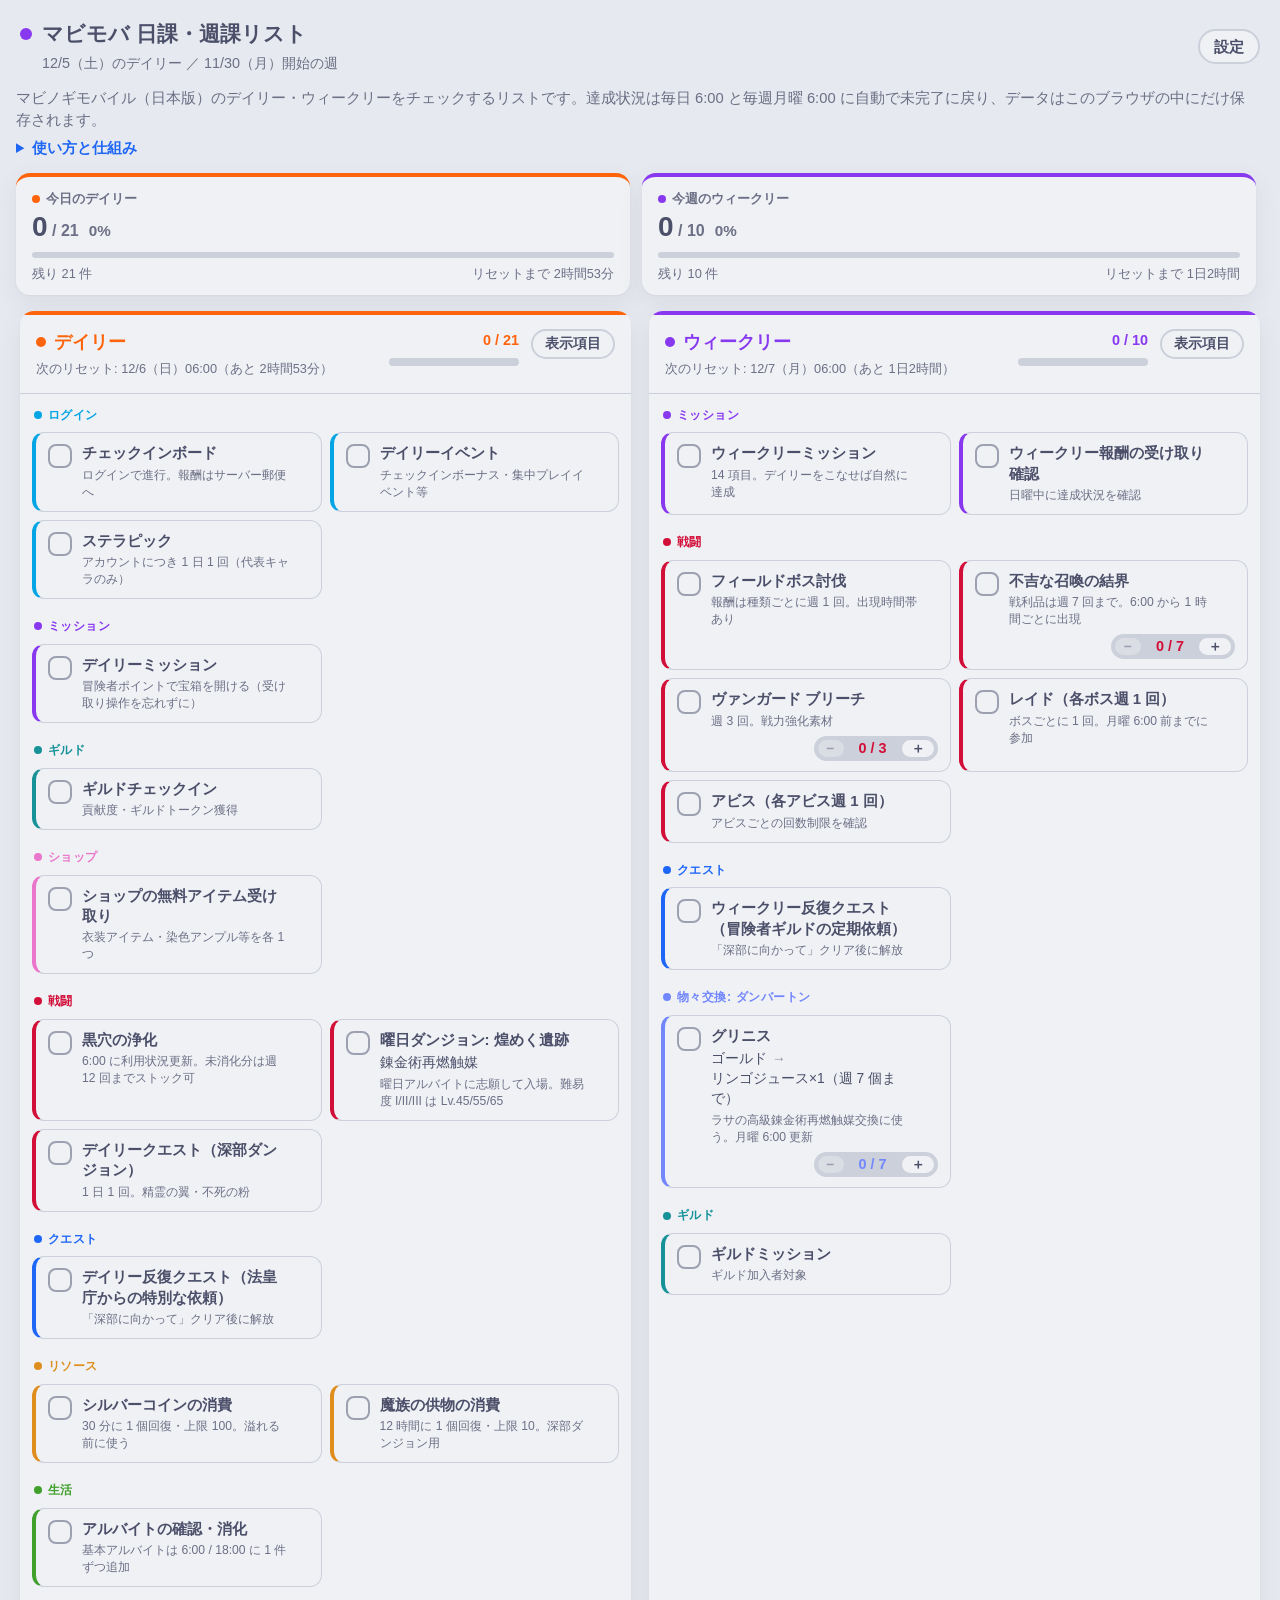
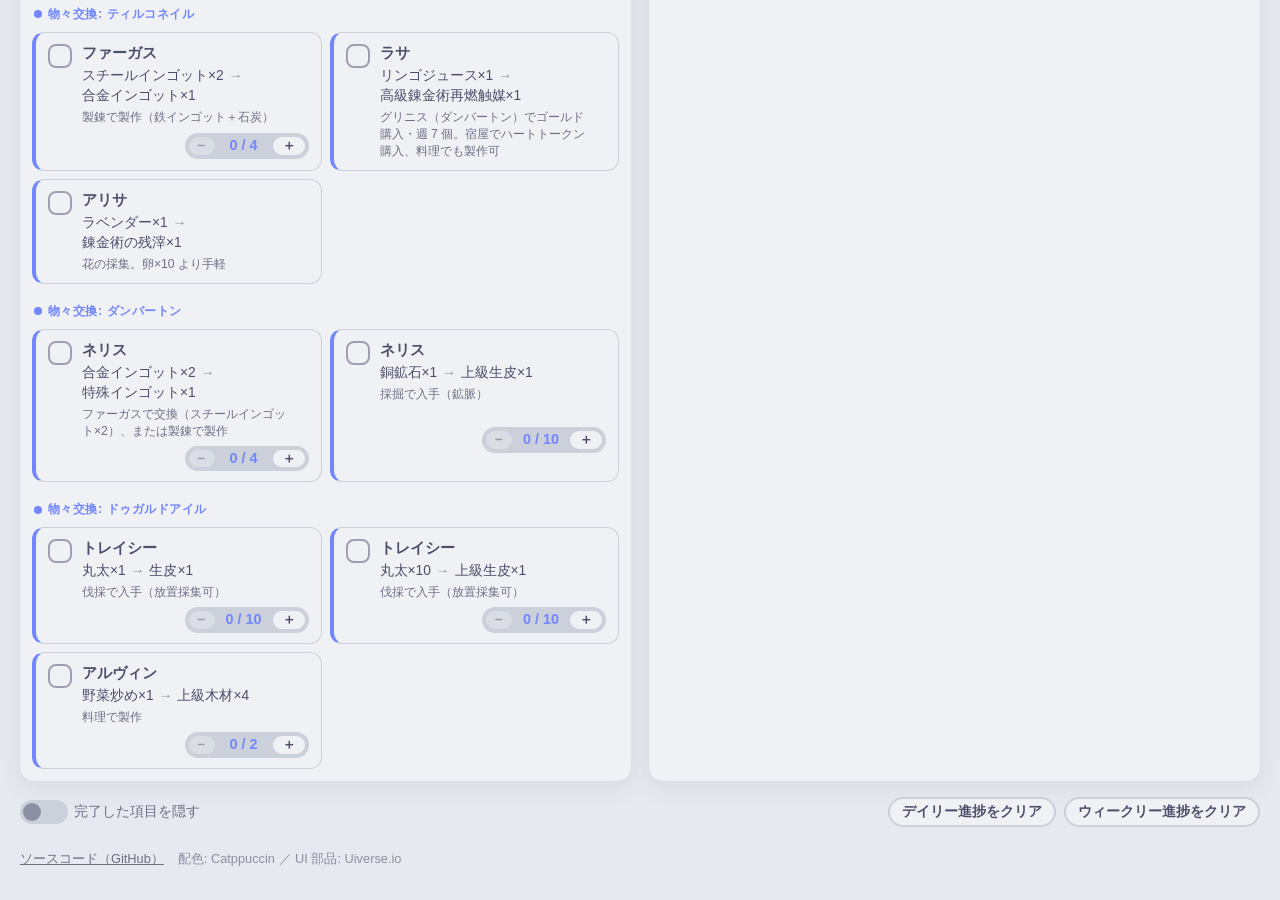
==== index.html @ 6bc2cd0b "feat: 検索性向上（メタ情報・OGP・構造化データ・robots/sitemap/manifest・アイコン）、概要文と進捗サマリーを追加、GA4 の読み込み口を用意" ====
<!DOCTYPE html>
<html lang="ja" data-flavor="auto">
<head>
  <meta charset="UTF-8">
  <meta name="viewport" content="width=device-width, initial-scale=1">
  <meta name="color-scheme" content="light dark">
  <!-- 保存済みのフレーバーを CSS 読み込み前に反映して、ダーク設定時のちらつきを防ぐ -->
  <script data-flavor-init>
    (function () {
      try {
        var s = JSON.parse(localStorage.getItem("mabimoba_worklist_v1") || "{}");
        var st = s && s.settings ? s.settings : {};
        var f = st.flavor;
        if (["auto", "latte", "frappe", "macchiato", "mocha"].indexOf(f) < 0) {
          f = st.theme === "light" ? "latte" : st.theme === "dark" ? "mocha" : "auto";
        }
        document.documentElement.setAttribute("data-flavor", f);
      } catch (e) { /* 保存データが読めなければ auto のまま */ }
    })();
  </script>
  <title>マビノギモバイル 日課・週課チェックリスト | マビモバ日課リスト</title>
  <meta name="description" content="マビノギモバイル（日本版）のデイリー・ウィークリーをブラウザでチェックできる無料ツール。毎日 6:00・月曜 6:00 に自動リセット。物々交換 82 件、曜日ダンジョン、表示項目のカスタマイズに対応。ログイン不要、データはブラウザに保存。">
  <link rel="canonical" href="https://mabimobaworklist.tyuukiti.com/">
  <meta name="robots" content="index,follow">
  <meta name="theme-color" content="#eff1f5" media="(prefers-color-scheme: light)">
  <meta name="theme-color" content="#1e1e2e" media="(prefers-color-scheme: dark)">
  <link rel="icon" href="assets/icon.svg" type="image/svg+xml">
  <link rel="icon" href="assets/icon-192.png" type="image/png" sizes="192x192">
  <link rel="apple-touch-icon" href="assets/apple-touch-icon.png">
  <link rel="manifest" href="manifest.webmanifest">
  <!-- SNS 共有カード（OGP / Twitter） -->
  <meta property="og:type" content="website">
  <meta property="og:site_name" content="マビモバ 日課・週課リスト">
  <meta property="og:title" content="マビノギモバイル 日課・週課チェックリスト">
  <meta property="og:description" content="デイリー・ウィークリーを毎日 6:00／月曜 6:00 に自動リセット。物々交換 82 件を収録。ログイン不要、データはブラウザ保存。">
  <meta property="og:url" content="https://mabimobaworklist.tyuukiti.com/">
  <meta property="og:image" content="https://mabimobaworklist.tyuukiti.com/assets/og-image.png">
  <meta property="og:image:width" content="1200">
  <meta property="og:image:height" content="630">
  <meta property="og:locale" content="ja_JP">
  <meta name="twitter:card" content="summary_large_image">
  <meta name="twitter:title" content="マビノギモバイル 日課・週課チェックリスト">
  <meta name="twitter:description" content="デイリー・ウィークリーを毎日 6:00／月曜 6:00 に自動リセット。物々交換 82 件を収録。ログイン不要、データはブラウザ保存。">
  <meta name="twitter:image" content="https://mabimobaworklist.tyuukiti.com/assets/og-image.png">
  <script type="application/ld+json">
  {
    "@context": "https://schema.org",
    "@type": "WebApplication",
    "name": "マビモバ 日課・週課リスト",
    "alternateName": "マビノギモバイル 日課・週課チェックリスト",
    "url": "https://mabimobaworklist.tyuukiti.com/",
    "description": "マビノギモバイル（日本版）のデイリー・ウィークリーをブラウザでチェックできる無料ツール。毎日 6:00・月曜 6:00 に自動リセット。物々交換 82 件、曜日ダンジョン、表示項目のカスタマイズに対応。ログイン不要、データはブラウザに保存。",
    "applicationCategory": "UtilitiesApplication",
    "operatingSystem": "Any",
    "browserRequirements": "Requires JavaScript",
    "inLanguage": "ja",
    "isAccessibleForFree": true,
    "offers": { "@type": "Offer", "price": "0", "priceCurrency": "JPY" },
    "author": { "@type": "Person", "name": "tyuukiti", "url": "https://github.com/tyuukiti" }
  }
  </script>
  <!-- Google Analytics 4: 測定 ID（G-XXXXXXXXXX）を入れると読み込む。空・ローカル・file:// では何もしない -->
  <script>
    window.GA_MEASUREMENT_ID = "";
    (function () {
      var id = window.GA_MEASUREMENT_ID;
      var h = location.hostname;
      if (!id || location.protocol === "file:" || h === "localhost" || h === "127.0.0.1") return;
      var s = document.createElement("script");
      s.async = true;
      s.src = "https://www.googletagmanager.com/gtag/js?id=" + encodeURIComponent(id);
      document.head.appendChild(s);
      window.dataLayer = window.dataLayer || [];
      function gtag() { window.dataLayer.push(arguments); }
      window.gtag = gtag;
      gtag("js", new Date());
      gtag("config", id);
    })();
  </script>
  <link rel="stylesheet" href="css/style.css">
</head>
<body>
  <div id="storage-warning" class="banner warn" hidden>
    このブラウザではローカルストレージが使えないため、設定と進捗は保存されません（プライベートモード等）。
  </div>

  <header class="app-header">
    <div class="header-main">
      <h1>マビモバ 日課・週課リスト</h1>
      <p class="sub" id="period-label"></p>
    </div>
    <div class="header-actions">
      <button type="button" class="btn" id="btn-settings">設定</button>
    </div>
  </header>

  <noscript><p class="banner warn">このページの操作には JavaScript が必要です。</p></noscript>

  <!-- 概要（初見の人と検索エンジン向け） -->
  <section class="intro" aria-label="このツールについて">
    <p class="intro-lead">マビノギモバイル（日本版）のデイリー・ウィークリーをチェックするリストです。達成状況は毎日 6:00 と毎週月曜 6:00 に自動で未完了に戻り、データはこのブラウザの中にだけ保存されます。</p>
    <details class="intro-more">
      <summary>使い方と仕組み</summary>
      <ul>
        <li>カードをクリックで完了、回数つきの項目は「−」「＋」で進めます。</li>
        <li>各列の「表示項目」で、表示する項目の選択・並べ替え・名前や回数の編集・独自項目の追加ができます。カード右上の × でも項目を外せます。</li>
        <li>物々交換はティルコネイル / ダンバートン / ドゥガルドアイル / コレンの 29 NPC・82 件を収録。曜日ダンジョンは曜日に合わせて内容が切り替わります。</li>
        <li>設定からリセット時刻の変更、配色（Catppuccin 4 フレーバー）、設定と進捗の JSON エクスポート / インポートができます。</li>
        <li>回数や素材名は公式ガイドと攻略記事（2026 年 10 月時点）に基づきます。ゲーム内の表示と違う場合は「編集」で直してください。</li>
      </ul>
    </details>
  </section>

  <!-- 進捗サマリー -->
  <section class="summary" aria-label="進捗サマリー">
    <div class="stat" data-type="daily">
      <div class="stat-label">今日のデイリー</div>
      <div class="stat-value"><span id="sum-daily-done">0</span><span class="stat-total"> / <span id="sum-daily-total">0</span></span><span class="stat-pct" id="sum-daily-pct"></span></div>
      <div class="stat-bar"><div class="stat-fill" id="sum-daily-fill"></div></div>
      <div class="stat-foot"><span id="sum-daily-rest"></span><span id="sum-daily-reset"></span></div>
    </div>
    <div class="stat" data-type="weekly">
      <div class="stat-label">今週のウィークリー</div>
      <div class="stat-value"><span id="sum-weekly-done">0</span><span class="stat-total"> / <span id="sum-weekly-total">0</span></span><span class="stat-pct" id="sum-weekly-pct"></span></div>
      <div class="stat-bar"><div class="stat-fill" id="sum-weekly-fill"></div></div>
      <div class="stat-foot"><span id="sum-weekly-rest"></span><span id="sum-weekly-reset"></span></div>
    </div>
  </section>

  <main class="columns">
    <section class="column" data-type="daily">
      <div class="column-head">
        <div>
          <h2>デイリー</h2>
          <p class="reset-info">次のリセット: <span id="daily-next"></span>（<span id="daily-countdown"></span>）</p>
        </div>
        <div class="progress-wrap">
          <span class="progress-text" id="daily-progress-text">0 / 0</span>
          <div class="progress-bar"><div class="progress-fill" id="daily-progress-fill"></div></div>
        </div>
        <button type="button" class="btn small head-btn" data-customize="daily" aria-label="デイリーの表示項目を設定">表示項目</button>
      </div>
      <div class="task-list" id="daily-list"></div>
    </section>

    <section class="column" data-type="weekly">
      <div class="column-head">
        <div>
          <h2>ウィークリー</h2>
          <p class="reset-info">次のリセット: <span id="weekly-next"></span>（<span id="weekly-countdown"></span>）</p>
        </div>
        <div class="progress-wrap">
          <span class="progress-text" id="weekly-progress-text">0 / 0</span>
          <div class="progress-bar"><div class="progress-fill" id="weekly-progress-fill"></div></div>
        </div>
        <button type="button" class="btn small head-btn" data-customize="weekly" aria-label="ウィークリーの表示項目を設定">表示項目</button>
      </div>
      <div class="task-list" id="weekly-list"></div>
    </section>
  </main>

  <footer class="toolbar">
    <label class="check-inline"><input type="checkbox" id="opt-hide-completed"> 完了した項目を隠す</label>
    <span class="spacer"></span>
    <button type="button" class="btn small" id="btn-reset-daily">デイリー進捗をクリア</button>
    <button type="button" class="btn small" id="btn-reset-weekly">ウィークリー進捗をクリア</button>
  </footer>

  <footer class="site-foot">
    <a href="https://github.com/tyuukiti/mabinogi-mobile-worklist" target="_blank" rel="noopener">ソースコード（GitHub）</a>
    <span>配色: Catppuccin ／ UI 部品: Uiverse.io</span>
  </footer>

  <!-- 表示項目のカスタマイズ -->
  <dialog id="dlg-customize" class="dialog wide">
    <form method="dialog" class="dialog-head">
      <h2 id="customize-title">表示項目</h2>
      <button type="submit" class="btn icon" aria-label="閉じる">×</button>
    </form>
    <div class="dialog-body">
      <div class="customize-toolbar">
        <input type="search" id="customize-search" placeholder="名前・カテゴリで絞り込み" autocomplete="off">
        <button type="button" class="btn small" id="btn-show-all">すべて表示</button>
        <button type="button" class="btn small" id="btn-hide-all">すべて非表示</button>
        <button type="button" class="btn small primary" id="btn-add-task">＋ 項目を追加</button>
      </div>
      <p class="hint">行をクリックで表示／非表示、↑↓ で並べ替え。ここでの並び順がそのまま画面の表示順になり、カテゴリが変わる位置に見出しが入ります。既定項目も名前や回数を編集できます（「既定に戻す」で元に戻せます）。</p>
      <div id="customize-list" class="customize-list"></div>
    </div>
  </dialog>

  <!-- 項目の追加・編集 -->
  <dialog id="dlg-edit" class="dialog">
    <form id="form-edit" class="dialog-form">
      <div class="dialog-head">
        <h2 id="edit-title">項目を追加</h2>
        <button type="button" class="btn icon" data-close aria-label="閉じる">×</button>
      </div>
      <div class="dialog-body">
        <input type="hidden" name="id">
        <label class="field" hidden>
          <span>種別</span>
          <select name="type">
            <option value="daily">デイリー</option>
            <option value="weekly">ウィークリー</option>
          </select>
        </label>
        <label class="field">
          <span>名前（1 行目） <em>*</em></span>
          <input type="text" name="name" required maxlength="80" placeholder="例: ファーガス">
        </label>
        <label class="field">
          <span>場所（名前の横に小さく表示）</span>
          <input type="text" name="place" maxlength="20" placeholder="例: ティルコネイル">
        </label>
        <label class="field">
          <span>2 行目（交換内容など。「→」の前後で折り返し）</span>
          <input type="text" name="sub" maxlength="120" placeholder="例: スチールインゴット×2 → 合金インゴット×1">
        </label>
        <label class="field">
          <span>カテゴリ</span>
          <input type="text" name="category" list="category-list" maxlength="20" placeholder="例: 戦闘">
          <datalist id="category-list"></datalist>
        </label>
        <label class="field">
          <span>回数（1 周期あたり）</span>
          <input type="number" name="count" min="1" max="999" value="1">
        </label>
        <label class="field">
          <span>メモ（3 行目。素材の入手方法など）</span>
          <input type="text" name="note" maxlength="120" placeholder="例: 製錬で製作（鉄インゴット＋石炭）">
        </label>
        <fieldset class="field">
          <legend>表示する曜日（未選択なら毎日）</legend>
          <div class="days">
            <label><input type="checkbox" name="days" value="1">月</label>
            <label><input type="checkbox" name="days" value="2">火</label>
            <label><input type="checkbox" name="days" value="3">水</label>
            <label><input type="checkbox" name="days" value="4">木</label>
            <label><input type="checkbox" name="days" value="5">金</label>
            <label><input type="checkbox" name="days" value="6">土</label>
            <label><input type="checkbox" name="days" value="0">日</label>
          </div>
        </fieldset>
      </div>
      <div class="dialog-foot">
        <button type="button" class="btn" data-close>キャンセル</button>
        <button type="submit" class="btn primary">保存</button>
      </div>
    </form>
  </dialog>

  <!-- 設定 -->
  <dialog id="dlg-settings" class="dialog">
    <form method="dialog" class="dialog-head">
      <h2>設定</h2>
      <button type="submit" class="btn icon" aria-label="閉じる">×</button>
    </form>
    <div class="dialog-body">
      <h3>リセット時刻</h3>
      <div class="field-row">
        <label class="field">
          <span>デイリー リセット時刻</span>
          <select id="set-daily-hour"></select>
        </label>
        <label class="field">
          <span>ウィークリー リセット曜日</span>
          <select id="set-weekly-day"></select>
        </label>
        <label class="field">
          <span>ウィークリー リセット時刻</span>
          <select id="set-weekly-hour"></select>
        </label>
      </div>
      <p class="hint">日本版の既定は デイリー 6:00 / ウィークリー 月曜 6:00。時刻はこの端末のローカル時刻で判定します。</p>

      <h3>表示</h3>
      <label class="field">
        <span>フレーバー（配色）</span>
        <select id="set-flavor">
          <option value="auto">OS の設定に合わせる（ライト: Latte / ダーク: Mocha）</option>
          <option value="latte">Latte（ライト）</option>
          <option value="frappe">Frappé（ダーク・やわらかめ）</option>
          <option value="macchiato">Macchiato（ダーク・中間）</option>
          <option value="mocha">Mocha（ダーク・いちばん暗い）</option>
        </select>
      </label>
      <p class="hint">配色は <a href="https://catppuccin.com" target="_blank" rel="noopener">Catppuccin</a> を使用しています。</p>

      <h3>データ</h3>
      <div class="btn-row">
        <button type="button" class="btn" id="btn-export">エクスポート（JSON）</button>
        <label class="btn file-btn">インポート（JSON）<input type="file" id="input-import" accept="application/json,.json" hidden></label>
      </div>
      <p class="hint">設定・表示項目・独自項目・進捗をファイルに書き出し／読み込みます。別ブラウザや別端末へ移すときに使います。</p>

      <h3>初期化</h3>
      <div class="btn-row">
        <button type="button" class="btn danger" id="btn-wipe">すべてのデータを削除して初期状態に戻す</button>
      </div>

      <p class="hint mono" id="debug-info"></p>
    </div>
  </dialog>

  <div id="toast" class="toast" hidden></div>

  <script src="js/tasks.js"></script>
  <script src="js/app.js"></script>
</body>
</html>
---- css/style.css ----
/* ============================================================
   配色: Catppuccin (https://catppuccin.com / MIT License)
   - フレーバー: latte（ライト） / frappe / macchiato / mocha（ダーク）
   - data-flavor="auto" は OS 設定に合わせて latte / mocha を切り替える
   - 使う色はパレットの色そのもの。混色で中間色を作らない
     （背景・面は Base / Mantle / Crust / Surface、文字は Text / Subtext / Overlay、
       強調は 14 色のアクセント、アクセント上の文字は Base）
   ============================================================ */
:root {
  --max-w: 1240px;
  --radius: 14px;
  --font: -apple-system, BlinkMacSystemFont, "Segoe UI", "Hiragino Sans", "Yu Gothic UI", "Meiryo", sans-serif;
}

/* ---- Catppuccin flavors（palette.json から生成） ---- */
:root, :root[data-flavor="latte"] {
  --ctp-rosewater: #dc8a78;
  --ctp-flamingo: #dd7878;
  --ctp-pink: #ea76cb;
  --ctp-mauve: #8839ef;
  --ctp-red: #d20f39;
  --ctp-maroon: #e64553;
  --ctp-peach: #fe640b;
  --ctp-yellow: #df8e1d;
  --ctp-green: #40a02b;
  --ctp-teal: #179299;
  --ctp-sky: #04a5e5;
  --ctp-sapphire: #209fb5;
  --ctp-blue: #1e66f5;
  --ctp-lavender: #7287fd;
  --ctp-text: #4c4f69;
  --ctp-subtext1: #5c5f77;
  --ctp-subtext0: #6c6f85;
  --ctp-overlay2: #7c7f93;
  --ctp-overlay1: #8c8fa1;
  --ctp-overlay0: #9ca0b0;
  --ctp-surface2: #acb0be;
  --ctp-surface1: #bcc0cc;
  --ctp-surface0: #ccd0da;
  --ctp-base: #eff1f5;
  --ctp-mantle: #e6e9ef;
  --ctp-crust: #dce0e8;
  color-scheme: light;
  --bg: var(--ctp-mantle);
  --panel: var(--ctp-base);
  --card: var(--ctp-base);
  --card-border: var(--ctp-surface0);
  --card-hover: var(--ctp-mantle);
  --control: var(--ctp-base);
  --control-hover: var(--ctp-crust);
  --border: var(--ctp-surface0);
  --track: var(--ctp-surface0);
  --check-border: var(--ctp-overlay0);
  --text: var(--ctp-text);
  --text-muted: var(--ctp-subtext0);
  --text-faint: var(--ctp-overlay1);
  --shadow: 0 1px 2px rgba(76, 79, 105, 0.05), 0 8px 24px rgba(76, 79, 105, 0.08);
  --backdrop: rgba(76, 79, 105, 0.35);
  --btn-glow: rgba(76, 79, 105, 0.14);
}
:root[data-flavor="frappe"] {
  --ctp-rosewater: #f2d5cf;
  --ctp-flamingo: #eebebe;
  --ctp-pink: #f4b8e4;
  --ctp-mauve: #ca9ee6;
  --ctp-red: #e78284;
  --ctp-maroon: #ea999c;
  --ctp-peach: #ef9f76;
  --ctp-yellow: #e5c890;
  --ctp-green: #a6d189;
  --ctp-teal: #81c8be;
  --ctp-sky: #99d1db;
  --ctp-sapphire: #85c1dc;
  --ctp-blue: #8caaee;
  --ctp-lavender: #babbf1;
  --ctp-text: #c6d0f5;
  --ctp-subtext1: #b5bfe2;
  --ctp-subtext0: #a5adce;
  --ctp-overlay2: #949cbb;
  --ctp-overlay1: #838ba7;
  --ctp-overlay0: #737994;
  --ctp-surface2: #626880;
  --ctp-surface1: #51576d;
  --ctp-surface0: #414559;
  --ctp-base: #303446;
  --ctp-mantle: #292c3c;
  --ctp-crust: #232634;
  color-scheme: dark;
  --bg: var(--ctp-base);
  --panel: var(--ctp-mantle);
  --card: var(--ctp-surface0);
  --card-border: var(--ctp-surface0);
  --card-hover: var(--ctp-surface1);
  --control: var(--ctp-surface0);
  --control-hover: var(--ctp-surface1);
  --border: var(--ctp-surface1);
  --track: var(--ctp-surface1);
  --check-border: var(--ctp-overlay0);
  --text: var(--ctp-text);
  --text-muted: var(--ctp-subtext0);
  --text-faint: var(--ctp-overlay1);
  --shadow: 0 1px 2px rgba(0, 0, 0, 0.25), 0 8px 24px rgba(0, 0, 0, 0.3);
  --backdrop: rgba(0, 0, 0, 0.55);
  --btn-glow: rgba(255, 255, 255, 0.22);
}
:root[data-flavor="macchiato"] {
  --ctp-rosewater: #f4dbd6;
  --ctp-flamingo: #f0c6c6;
  --ctp-pink: #f5bde6;
  --ctp-mauve: #c6a0f6;
  --ctp-red: #ed8796;
  --ctp-maroon: #ee99a0;
  --ctp-peach: #f5a97f;
  --ctp-yellow: #eed49f;
  --ctp-green: #a6da95;
  --ctp-teal: #8bd5ca;
  --ctp-sky: #91d7e3;
  --ctp-sapphire: #7dc4e4;
  --ctp-blue: #8aadf4;
  --ctp-lavender: #b7bdf8;
  --ctp-text: #cad3f5;
  --ctp-subtext1: #b8c0e0;
  --ctp-subtext0: #a5adcb;
  --ctp-overlay2: #939ab7;
  --ctp-overlay1: #8087a2;
  --ctp-overlay0: #6e738d;
  --ctp-surface2: #5b6078;
  --ctp-surface1: #494d64;
  --ctp-surface0: #363a4f;
  --ctp-base: #24273a;
  --ctp-mantle: #1e2030;
  --ctp-crust: #181926;
  color-scheme: dark;
  --bg: var(--ctp-base);
  --panel: var(--ctp-mantle);
  --card: var(--ctp-surface0);
  --card-border: var(--ctp-surface0);
  --card-hover: var(--ctp-surface1);
  --control: var(--ctp-surface0);
  --control-hover: var(--ctp-surface1);
  --border: var(--ctp-surface1);
  --track: var(--ctp-surface1);
  --check-border: var(--ctp-overlay0);
  --text: var(--ctp-text);
  --text-muted: var(--ctp-subtext0);
  --text-faint: var(--ctp-overlay1);
  --shadow: 0 1px 2px rgba(0, 0, 0, 0.25), 0 8px 24px rgba(0, 0, 0, 0.3);
  --backdrop: rgba(0, 0, 0, 0.55);
  --btn-glow: rgba(255, 255, 255, 0.22);
}
:root[data-flavor="mocha"] {
  --ctp-rosewater: #f5e0dc;
  --ctp-flamingo: #f2cdcd;
  --ctp-pink: #f5c2e7;
  --ctp-mauve: #cba6f7;
  --ctp-red: #f38ba8;
  --ctp-maroon: #eba0ac;
  --ctp-peach: #fab387;
  --ctp-yellow: #f9e2af;
  --ctp-green: #a6e3a1;
  --ctp-teal: #94e2d5;
  --ctp-sky: #89dceb;
  --ctp-sapphire: #74c7ec;
  --ctp-blue: #89b4fa;
  --ctp-lavender: #b4befe;
  --ctp-text: #cdd6f4;
  --ctp-subtext1: #bac2de;
  --ctp-subtext0: #a6adc8;
  --ctp-overlay2: #9399b2;
  --ctp-overlay1: #7f849c;
  --ctp-overlay0: #6c7086;
  --ctp-surface2: #585b70;
  --ctp-surface1: #45475a;
  --ctp-surface0: #313244;
  --ctp-base: #1e1e2e;
  --ctp-mantle: #181825;
  --ctp-crust: #11111b;
  color-scheme: dark;
  --bg: var(--ctp-base);
  --panel: var(--ctp-mantle);
  --card: var(--ctp-surface0);
  --card-border: var(--ctp-surface0);
  --card-hover: var(--ctp-surface1);
  --control: var(--ctp-surface0);
  --control-hover: var(--ctp-surface1);
  --border: var(--ctp-surface1);
  --track: var(--ctp-surface1);
  --check-border: var(--ctp-overlay0);
  --text: var(--ctp-text);
  --text-muted: var(--ctp-subtext0);
  --text-faint: var(--ctp-overlay1);
  --shadow: 0 1px 2px rgba(0, 0, 0, 0.25), 0 8px 24px rgba(0, 0, 0, 0.3);
  --backdrop: rgba(0, 0, 0, 0.55);
  --btn-glow: rgba(255, 255, 255, 0.22);
}
@media (prefers-color-scheme: dark) {
:root[data-flavor="auto"] {
    --ctp-rosewater: #f5e0dc;
    --ctp-flamingo: #f2cdcd;
    --ctp-pink: #f5c2e7;
    --ctp-mauve: #cba6f7;
    --ctp-red: #f38ba8;
    --ctp-maroon: #eba0ac;
    --ctp-peach: #fab387;
    --ctp-yellow: #f9e2af;
    --ctp-green: #a6e3a1;
    --ctp-teal: #94e2d5;
    --ctp-sky: #89dceb;
    --ctp-sapphire: #74c7ec;
    --ctp-blue: #89b4fa;
    --ctp-lavender: #b4befe;
    --ctp-text: #cdd6f4;
    --ctp-subtext1: #bac2de;
    --ctp-subtext0: #a6adc8;
    --ctp-overlay2: #9399b2;
    --ctp-overlay1: #7f849c;
    --ctp-overlay0: #6c7086;
    --ctp-surface2: #585b70;
    --ctp-surface1: #45475a;
    --ctp-surface0: #313244;
    --ctp-base: #1e1e2e;
    --ctp-mantle: #181825;
    --ctp-crust: #11111b;
    color-scheme: dark;
    --bg: var(--ctp-base);
    --panel: var(--ctp-mantle);
    --card: var(--ctp-surface0);
    --card-border: var(--ctp-surface0);
    --card-hover: var(--ctp-surface1);
    --control: var(--ctp-surface0);
    --control-hover: var(--ctp-surface1);
    --border: var(--ctp-surface1);
    --track: var(--ctp-surface1);
    --check-border: var(--ctp-overlay0);
    --text: var(--ctp-text);
    --text-muted: var(--ctp-subtext0);
    --text-faint: var(--ctp-overlay1);
    --shadow: 0 1px 2px rgba(0, 0, 0, 0.25), 0 8px 24px rgba(0, 0, 0, 0.3);
    --backdrop: rgba(0, 0, 0, 0.55);
  --btn-glow: rgba(255, 255, 255, 0.22);
  }
}

/* ---- アクセント（全フレーバー共通の役割割り当て） ---- */
:root {
  --primary: var(--ctp-blue);
  --on-accent: var(--ctp-base);
  --daily: var(--ctp-peach);
  --weekly: var(--ctp-mauve);
  --danger: var(--ctp-red);
  --warn: var(--ctp-yellow);

  --cat-login: var(--ctp-sky);
  --cat-mission: var(--ctp-mauve);
  --cat-guild: var(--ctp-teal);
  --cat-shop: var(--ctp-pink);
  --cat-battle: var(--ctp-red);
  --cat-quest: var(--ctp-blue);
  --cat-resource: var(--ctp-yellow);
  --cat-life: var(--ctp-green);
  --cat-barter: var(--ctp-lavender);
  --cat-other: var(--ctp-overlay1);
  --cat-x1: var(--ctp-peach);
  --cat-x2: var(--ctp-sapphire);
  --cat-x3: var(--ctp-maroon);
  --cat-x4: var(--ctp-flamingo);
  --cat-x5: var(--ctp-rosewater);
  --cat-x6: var(--ctp-overlay2);
}

/* カテゴリ → --cat の割り当て */
.task, .group-title, .c-row, .c-group { --cat: var(--cat-other); }
[data-cat="login"] { --cat: var(--cat-login); }
[data-cat="mission"] { --cat: var(--cat-mission); }
[data-cat="guild"] { --cat: var(--cat-guild); }
[data-cat="shop"] { --cat: var(--cat-shop); }
[data-cat="battle"] { --cat: var(--cat-battle); }
[data-cat="quest"] { --cat: var(--cat-quest); }
[data-cat="resource"] { --cat: var(--cat-resource); }
[data-cat="life"] { --cat: var(--cat-life); }
[data-cat="barter"] { --cat: var(--cat-barter); }
[data-cat="other"] { --cat: var(--cat-other); }
[data-cat="x1"] { --cat: var(--cat-x1); }
[data-cat="x2"] { --cat: var(--cat-x2); }
[data-cat="x3"] { --cat: var(--cat-x3); }
[data-cat="x4"] { --cat: var(--cat-x4); }
[data-cat="x5"] { --cat: var(--cat-x5); }
[data-cat="x6"] { --cat: var(--cat-x6); }

/* ============================================================
   ベース
   ============================================================ */
* { box-sizing: border-box; }

html, body { margin: 0; padding: 0; }

body {
  font-family: var(--font);
  font-size: 15px;
  line-height: 1.5;
  color: var(--text);
  background: var(--bg);
  min-height: 100vh;
  padding: 0 16px 32px;
}

h1, h2, h3 { margin: 0; font-weight: 700; }
h1 { font-size: 1.3rem; display: flex; align-items: center; gap: 10px; }
h1::before {
  content: "";
  width: 12px;
  height: 12px;
  border-radius: 50%;
  background: var(--ctp-mauve);
  flex: 0 0 auto;
}
h2 { font-size: 1.1rem; }
h3 { font-size: 0.9rem; margin: 18px 0 8px; color: var(--primary); }

a { color: var(--primary); }
button, input, select { font: inherit; color: inherit; }

.app-header, .columns, .toolbar, .banner, .intro, .summary, .site-foot {
  max-width: var(--max-w);
  margin-left: auto;
  margin-right: auto;
}

/* ---------- header ---------- */
.app-header {
  display: flex;
  align-items: center;
  justify-content: space-between;
  gap: 12px;
  padding: 18px 0 12px;
  flex-wrap: wrap;
}
.app-header .sub { margin: 4px 0 0 22px; color: var(--text-muted); font-size: 0.9rem; }
.header-actions { display: flex; gap: 8px; }

.banner {
  margin-top: 12px;
  padding: 10px 14px;
  border-radius: var(--radius);
  font-size: 0.9rem;
}
.banner.warn { background: var(--panel); border-left: 4px solid var(--warn); color: var(--text); }

/* ---------- intro（概要文） ---------- */
.intro { margin: 0 0 14px; font-size: 0.92rem; color: var(--text-muted); }
.intro-lead { margin: 0; }
.intro-more { margin-top: 6px; }
.intro-more summary { cursor: pointer; color: var(--primary); font-weight: 600; width: fit-content; }
.intro-more ul { margin: 8px 0 0; padding-left: 20px; }
.intro-more li { margin: 2px 0; }

/* ---------- summary（進捗サマリー） ---------- */
.summary {
  display: grid;
  grid-template-columns: repeat(auto-fit, minmax(min(100%, 280px), 1fr));
  gap: 12px;
  margin: 0 0 16px;
}
.stat {
  --sec: var(--primary);
  background: var(--panel);
  border-radius: var(--radius);
  border-top: 4px solid var(--sec);
  box-shadow: var(--shadow);
  padding: 12px 16px 12px;
}
.stat[data-type="daily"] { --sec: var(--daily); }
.stat[data-type="weekly"] { --sec: var(--weekly); }
.stat-label { display: flex; align-items: center; gap: 6px; font-size: 0.8rem; font-weight: 700; color: var(--text-muted); }
.stat-label::before { content: ""; width: 8px; height: 8px; border-radius: 50%; background: var(--sec); }
.stat-value { margin-top: 2px; font-size: 1.75rem; font-weight: 800; line-height: 1.2; font-variant-numeric: tabular-nums; color: var(--text); }
.stat-total { font-size: 1rem; font-weight: 600; color: var(--text-muted); }
.stat-pct { margin-left: 10px; font-size: 0.95rem; font-weight: 700; color: var(--text-muted); }
.stat-bar { height: 6px; margin: 8px 0 6px; border-radius: 999px; background: var(--track); overflow: hidden; }
.stat-fill { height: 100%; width: 0; background: var(--sec); border-radius: 999px; transition: width 0.25s; }
.stat-foot { display: flex; justify-content: space-between; gap: 8px; flex-wrap: wrap; font-size: 0.8rem; color: var(--text-muted); }
.stat.complete .stat-foot span:first-child { color: var(--sec); font-weight: 700; }

/* ---------- footer ---------- */
.site-foot { display: flex; gap: 14px; flex-wrap: wrap; margin-top: 22px; font-size: 0.8rem; color: var(--text-faint); }
.site-foot a { color: var(--text-muted); }

/* ---------- buttons ----------
   Uiverse.io by iZOXVL (wise-goat-75): 2px 枠のピル型。ホバーで枠と背景が少し明るくなり、中心から淡い光が広がる */
.btn {
  position: relative;
  overflow: hidden;
  appearance: none;
  border: 2px solid var(--border);
  background: var(--control);
  color: var(--text);
  border-radius: 999px;
  padding: 6px 14px;
  cursor: pointer;
  line-height: 1.3;
  font-weight: 700;
  white-space: nowrap;
  outline: none;
  transition: all 0.4s ease;
}
.btn::after {
  content: "";
  position: absolute;
  top: 0;
  left: 0;
  width: 100%;
  height: 100%;
  background: radial-gradient(circle, var(--btn-glow) 0%, transparent 70%);
  transform: scale(0);
  transition: transform 0.5s ease;
  pointer-events: none;
}
.btn:hover::after { transform: scale(4); }
.btn:hover { border-color: var(--ctp-overlay0); background: var(--control-hover); }
.btn:active { transform: scale(0.97); }
.btn:focus-visible { outline: 2px solid var(--primary); outline-offset: 2px; }
.btn.small { padding: 4px 12px; font-size: 0.85rem; }
.btn.icon { width: 34px; height: 34px; padding: 0; font-size: 1.2rem; line-height: 1; }
.btn.danger { color: var(--danger); border-color: var(--danger); }
.btn.danger:hover { border-color: var(--danger); }
.btn.primary { background: var(--primary); border-color: var(--primary); color: var(--on-accent); }
.btn.primary:hover { background: var(--ctp-sapphire); border-color: var(--ctp-sapphire); }
.btn[disabled] { opacity: 0.4; cursor: default; }
.btn[disabled]::after { display: none; }
.btn[disabled]:hover { background: var(--control); border-color: var(--border); transform: none; }
.btn.danger[disabled]:hover { border-color: var(--danger); }
.btn.primary[disabled]:hover { background: var(--primary); border-color: var(--primary); }
.btn.file-btn { display: inline-block; }
.btn-row { display: flex; gap: 8px; flex-wrap: wrap; }

/* 見出し右の「表示項目」ボタン */
.head-btn { flex: 0 0 auto; }

/* 2 行目（交換内容）: 矢印の前後でだけ折り返す */
.task-sub { font-size: 0.86rem; margin-top: 3px; line-height: 1.45; }
.task-sub .give, .task-sub .get, .c-sub .give, .c-sub .get { display: inline-block; }
.task-sub .arrow, .c-sub .arrow { display: inline-block; margin: 0 5px; color: var(--text-faint); }
.task.done .task-sub { color: var(--text-muted); }
.c-sub { font-size: 0.8rem; }

/* ---------- columns ---------- */
.columns {
  display: grid;
  grid-template-columns: repeat(auto-fit, minmax(min(100%, 380px), 1fr));
  gap: 18px;
}

.column {
  --sec: var(--primary);
  background: var(--panel);
  border-radius: var(--radius);
  box-shadow: var(--shadow);
  overflow: hidden;
}
.column[data-type="daily"] { --sec: var(--daily); }
.column[data-type="weekly"] { --sec: var(--weekly); }

.column-head {
  display: flex;
  justify-content: space-between;
  align-items: flex-start;
  gap: 12px;
  padding: 14px 16px;
  border-top: 4px solid var(--sec);
  border-bottom: 1px solid var(--card-border);
}
.column-head > div:first-child { flex: 1 1 0; min-width: 0; }
.column-head h2 { color: var(--sec); display: flex; align-items: center; gap: 8px; }
.column-head h2::before {
  content: "";
  width: 10px;
  height: 10px;
  border-radius: 50%;
  background: var(--sec);
  flex: 0 0 auto;
}
.reset-info { margin: 4px 0 0; font-size: 0.8rem; color: var(--text-muted); }
.progress-wrap { min-width: 130px; text-align: right; }
.progress-text { font-size: 0.9rem; font-weight: 700; font-variant-numeric: tabular-nums; color: var(--sec); }
.progress-bar {
  height: 8px;
  margin-top: 6px;
  background: var(--track);
  border-radius: 999px;
  overflow: hidden;
}
.progress-fill {
  height: 100%;
  width: 0;
  background: var(--sec);
  border-radius: 999px;
  transition: width 0.25s;
}

/* ---------- task cards ---------- */
.task-list {
  display: grid;
  grid-template-columns: repeat(auto-fill, minmax(min(100%, 250px), 1fr));
  gap: 8px;
  padding: 12px;
  align-content: start;
}
.group-title {
  grid-column: 1 / -1;
  display: flex;
  align-items: center;
  gap: 6px;
  margin: 10px 2px 0;
  font-size: 0.78rem;
  font-weight: 700;
  letter-spacing: 0.04em;
  color: var(--cat);
}
.group-title:first-child { margin-top: 0; }
.cat-dot {
  width: 8px;
  height: 8px;
  border-radius: 50%;
  background: var(--cat);
  flex: 0 0 auto;
}
.empty {
  grid-column: 1 / -1;
  padding: 24px 14px;
  text-align: center;
  color: var(--text-muted);
  font-size: 0.9rem;
}

.task {
  position: relative;
  display: grid;
  grid-template-columns: auto 1fr;
  column-gap: 10px;
  row-gap: 6px;
  align-items: start;
  padding: 10px 12px;
  border: 1px solid var(--card-border);
  border-left: 4px solid var(--cat);
  border-radius: 12px;
  background: var(--card);
  cursor: pointer;
  user-select: none;
  transition: background 0.12s, opacity 0.12s, transform 0.08s;
}
.task:hover { background: var(--card-hover); }
.task:active { transform: scale(0.995); }
.task:focus-visible { outline: 2px solid var(--primary); outline-offset: 2px; }
/* 完了: 色は足さず、カード全体を薄くして取り消し線 */
.task.done { opacity: 0.55; }
.task.done:hover { opacity: 0.8; }
.task.done .task-name { text-decoration: line-through; color: var(--text-muted); }

/* チェックボックス: Uiverse.io by kyle1dev (afraid-wasp-94) を Catppuccin 色で。チェック時に線が描かれて弾む */
.task-check {
  position: relative;
  width: 24px;
  height: 24px;
  margin-top: 1px;
  border: 2px solid var(--check-border);
  border-radius: 8px;
  background: var(--control);
  color: var(--on-accent);
  transition: all 0.2s ease;
}
.task-check .checkbox-icon {
  position: absolute;
  inset: 0;
  margin: auto;
  width: 80%;
  height: 80%;
  transform: scale(0);
  transition: transform 0.2s ease;
}
.task-check .check-path { stroke-dasharray: 40; stroke-dashoffset: 40; transition: stroke-dashoffset 0.3s ease 0.1s; }
.task:hover .task-check { transform: scale(1.05); }
.task:active .task-check { transform: scale(0.95); }
.task.partial .task-check { border-color: var(--cat); }
.task.done .task-check { background: var(--cat); border-color: var(--cat); }
.task.done .task-check .checkbox-icon { transform: scale(1); }
.task.done .task-check .check-path { stroke-dashoffset: 0; }
/* 今チェックしたカードだけアニメーション（再描画のたびに全部が動かないように） */
.task.pop .task-check { animation: check-bounce 0.3s cubic-bezier(0.4, 0, 0.2, 1); }
.task.pop .task-check .checkbox-icon { animation: check-in 0.2s ease; }
.task.pop .task-check .check-path { animation: check-draw 0.3s ease 0.1s both; }
@keyframes check-bounce { 0%, 100% { transform: scale(1); } 50% { transform: scale(1.1); } }
@keyframes check-in { from { transform: scale(0); } to { transform: scale(1); } }
@keyframes check-draw { from { stroke-dashoffset: 40; } to { stroke-dashoffset: 0; } }

.task-body { min-width: 0; padding-right: 18px; }

/* カード右上の × : ホバー時に現れ、押すと表示項目から外れる */
.task-hide {
  position: absolute;
  top: 4px;
  right: 4px;
  width: 24px;
  height: 24px;
  padding: 0;
  border: 0;
  border-radius: 50%;
  background: none;
  color: var(--text-faint);
  font-size: 18px;
  line-height: 1;
  cursor: pointer;
  opacity: 0;
  transition: opacity 0.15s ease, background 0.15s ease, color 0.15s ease;
}
.task:hover .task-hide, .task-hide:focus-visible { opacity: 1; }
.task-hide:hover { background: var(--control-hover); color: var(--text); }
.task-hide:focus-visible { outline: 2px solid var(--primary); outline-offset: 1px; }
@media (hover: none) { .task-hide { opacity: 0.6; } }
.task-name { font-weight: 600; line-height: 1.35; }
.task-note { font-size: 0.76rem; color: var(--text-muted); margin-top: 3px; line-height: 1.4; }

.task-counter {
  grid-column: 2;
  justify-self: end;
  display: inline-flex;
  align-items: center;
  gap: 2px;
  padding: 2px;
  border-radius: 999px;
  background: var(--track);
  font-variant-numeric: tabular-nums;
  font-size: 0.9rem;
}
.task-counter .btn { padding: 0 9px; }
.task-counter .num { min-width: 50px; text-align: center; font-weight: 700; color: var(--cat); }

.chip {
  display: inline-block;
  font-size: 0.7rem;
  padding: 1px 8px;
  border-radius: 999px;
  background: var(--track);
  color: var(--primary);
  margin-left: 6px;
  vertical-align: middle;
  font-weight: 600;
}
.chip.muted { color: var(--text-muted); }

/* ---------- footer toolbar ---------- */
.toolbar {
  display: flex;
  align-items: center;
  gap: 8px;
  flex-wrap: wrap;
  margin-top: 16px;
  font-size: 0.9rem;
  color: var(--text-muted);
}
.toolbar .spacer { flex: 1 1 auto; }
.check-inline { display: inline-flex; align-items: center; gap: 6px; cursor: pointer; }
/* トグル: Uiverse.io by TimTrayler (quiet-swan-35) を Catppuccin 色で */
.check-inline input {
  appearance: none;
  -webkit-appearance: none;
  position: relative;
  flex: 0 0 auto;
  font-size: 13px;
  width: 3.7em;
  height: 1.8em;
  margin: 0;
  border: 0;
  border-radius: 30px;
  background: var(--track);
  cursor: pointer;
  transition: 0.2s;
}
.check-inline input::before {
  content: "";
  position: absolute;
  height: 1.4em;
  width: 1.4em;
  left: 0.2em;
  bottom: 0.2em;
  border-radius: 20px;
  background: var(--ctp-overlay1);
  transition: 0.4s;
}
.check-inline input:checked { background: var(--ctp-surface2); }
.check-inline input:checked::before { background: var(--primary); transform: translateX(1.9em); }
.check-inline input:focus-visible { outline: 2px solid var(--primary); outline-offset: 2px; }

/* ---------- dialogs ---------- */
.dialog {
  border: 0;
  border-radius: 16px;
  padding: 0;
  width: min(560px, calc(100vw - 32px));
  max-height: calc(100vh - 32px);
  background: var(--panel);
  color: var(--text);
  box-shadow: var(--shadow);
}
.dialog.wide { width: min(760px, calc(100vw - 32px)); }
.dialog::backdrop { background: var(--backdrop); }
.dialog-head {
  display: flex;
  align-items: center;
  justify-content: space-between;
  gap: 8px;
  padding: 14px 16px;
  border-bottom: 1px solid var(--border);
  border-top: 4px solid var(--primary);
  margin: 0;
}
.dialog-body { padding: 12px 16px 16px; overflow: auto; max-height: calc(100vh - 150px); }
.dialog-foot {
  display: flex;
  justify-content: flex-end;
  gap: 8px;
  padding: 12px 16px;
  border-top: 1px solid var(--border);
}
.dialog-form { margin: 0; }

.field { display: flex; flex-direction: column; gap: 4px; margin: 0 0 12px; min-width: 0; }
.field > span, .field > legend { font-size: 0.82rem; color: var(--text-muted); }
.field em { color: var(--danger); font-style: normal; }
.field input[type="text"], .field input[type="number"], .field select, .field input[type="search"] {
  padding: 7px 10px;
  border: 1px solid var(--border);
  border-radius: 10px;
  background: var(--control);
}
.field input:focus-visible, .field select:focus-visible { outline: 2px solid var(--primary); outline-offset: 1px; }
fieldset.field { border: 0; padding: 0; margin: 0 0 12px; }
.field-row { display: grid; grid-template-columns: repeat(auto-fit, minmax(150px, 1fr)); gap: 10px; }
.days { display: flex; gap: 6px; flex-wrap: wrap; }
.days label {
  display: inline-flex;
  align-items: center;
  gap: 3px;
  padding: 4px 8px;
  border: 1px solid var(--border);
  border-radius: 10px;
  background: var(--control);
  cursor: pointer;
  font-size: 0.9rem;
}
.days input { accent-color: var(--primary); }
.hint { font-size: 0.8rem; color: var(--text-muted); margin: 6px 0 10px; }
.hint.mono { font-family: ui-monospace, Consolas, monospace; font-size: 0.75rem; white-space: pre-wrap; }

/* ---------- customize ---------- */
#dlg-customize[data-type="daily"] .dialog-head { border-top-color: var(--daily); }
#dlg-customize[data-type="weekly"] .dialog-head { border-top-color: var(--weekly); }

.customize-toolbar { display: flex; gap: 6px; flex-wrap: wrap; align-items: center; margin-bottom: 4px; }
.customize-toolbar input[type="search"] {
  flex: 1 1 180px;
  padding: 6px 10px;
  border: 1px solid var(--border);
  border-radius: 10px;
  background: var(--control);
  min-width: 0;
}

.customize-list { display: flex; flex-direction: column; gap: 4px; }
.c-row {
  display: flex;
  align-items: center;
  gap: 8px;
  padding: 6px 8px 6px 10px;
  border-radius: 10px;
  cursor: pointer;
  user-select: none;
  background: var(--card);
  border: 1px solid var(--card-border);
  border-left: 4px solid var(--cat);
}
.c-row:hover { background: var(--card-hover); }
.c-row:focus-visible { outline: 2px solid var(--primary); outline-offset: 2px; }
.c-row.hidden-task { opacity: 0.55; }
.c-row.hidden-task:hover { opacity: 0.8; }
/* 表示項目ダイアログのチェック（同じ kyle1dev の部品） */
.vis-check { display: inline-flex; flex: 0 0 auto; pointer-events: none; }
.vis-check .checkbox-wrapper { position: relative; width: 22px; height: 22px; border-radius: 7px; transition: transform 0.2s ease; }
.vis-check .checkbox-bg { position: absolute; inset: 0; border-radius: 7px; border: 2px solid var(--check-border); background: var(--control); transition: all 0.2s ease; }
.vis-check .checkbox-icon { position: absolute; inset: 0; margin: auto; width: 80%; height: 80%; color: var(--on-accent); transform: scale(0); transition: all 0.2s ease; }
.vis-check .check-path { stroke-dasharray: 40; stroke-dashoffset: 40; transition: stroke-dashoffset 0.3s ease 0.1s; }
.c-row:not(.hidden-task) .checkbox-bg { background: var(--cat); border-color: var(--cat); }
.c-row:not(.hidden-task) .checkbox-icon { transform: scale(1); }
.c-row:not(.hidden-task) .check-path { stroke-dashoffset: 0; }
.c-row:hover .checkbox-wrapper { transform: scale(1.05); }
.c-row:active .checkbox-wrapper { transform: scale(0.95); }
.vis-check .checkbox-wrapper.bounce { animation: check-bounce 0.3s cubic-bezier(0.4, 0, 0.2, 1); }
.c-body { flex: 1 1 auto; min-width: 0; }
.c-name { font-weight: 500; }
.c-note { font-size: 0.76rem; color: var(--text-muted); }
.c-actions { display: flex; gap: 4px; flex: 0 0 auto; flex-wrap: wrap; justify-content: flex-end; }
.c-actions .btn { padding: 3px 8px; font-size: 0.8rem; }
.c-group {
  display: flex;
  align-items: center;
  gap: 6px;
  margin: 10px 0 2px;
  font-size: 0.76rem;
  font-weight: 700;
  color: var(--cat);
  letter-spacing: 0.04em;
}

/* ---------- toast ---------- */
.toast {
  position: fixed;
  left: 50%;
  bottom: 24px;
  transform: translateX(-50%);
  background: var(--ctp-text);
  color: var(--ctp-base);
  padding: 9px 16px;
  border-radius: 999px;
  font-size: 0.9rem;
  box-shadow: var(--shadow);
  z-index: 50;
  max-width: calc(100vw - 32px);
}
.toast-action {
  margin-left: 12px;
  padding: 2px 10px;
  border: 1px solid currentColor;
  border-radius: 999px;
  background: none;
  color: inherit;
  font-weight: 700;
  cursor: pointer;
}

@media (max-width: 520px) {
  body { padding: 0 12px 24px; }
  .task-list { padding: 10px; gap: 6px; }
  /* 見出し行は折り返し、達成率は 2 行目に横並びで出す */
  .column-head { flex-wrap: wrap; padding: 12px 14px; }
  .progress-wrap { flex: 1 1 100%; order: 3; display: flex; align-items: center; gap: 10px; min-width: 0; text-align: left; }
  .progress-bar { flex: 1 1 auto; margin-top: 0; }
  .c-actions .btn { padding: 3px 6px; }
  .toolbar .spacer { flex-basis: 100%; }
}
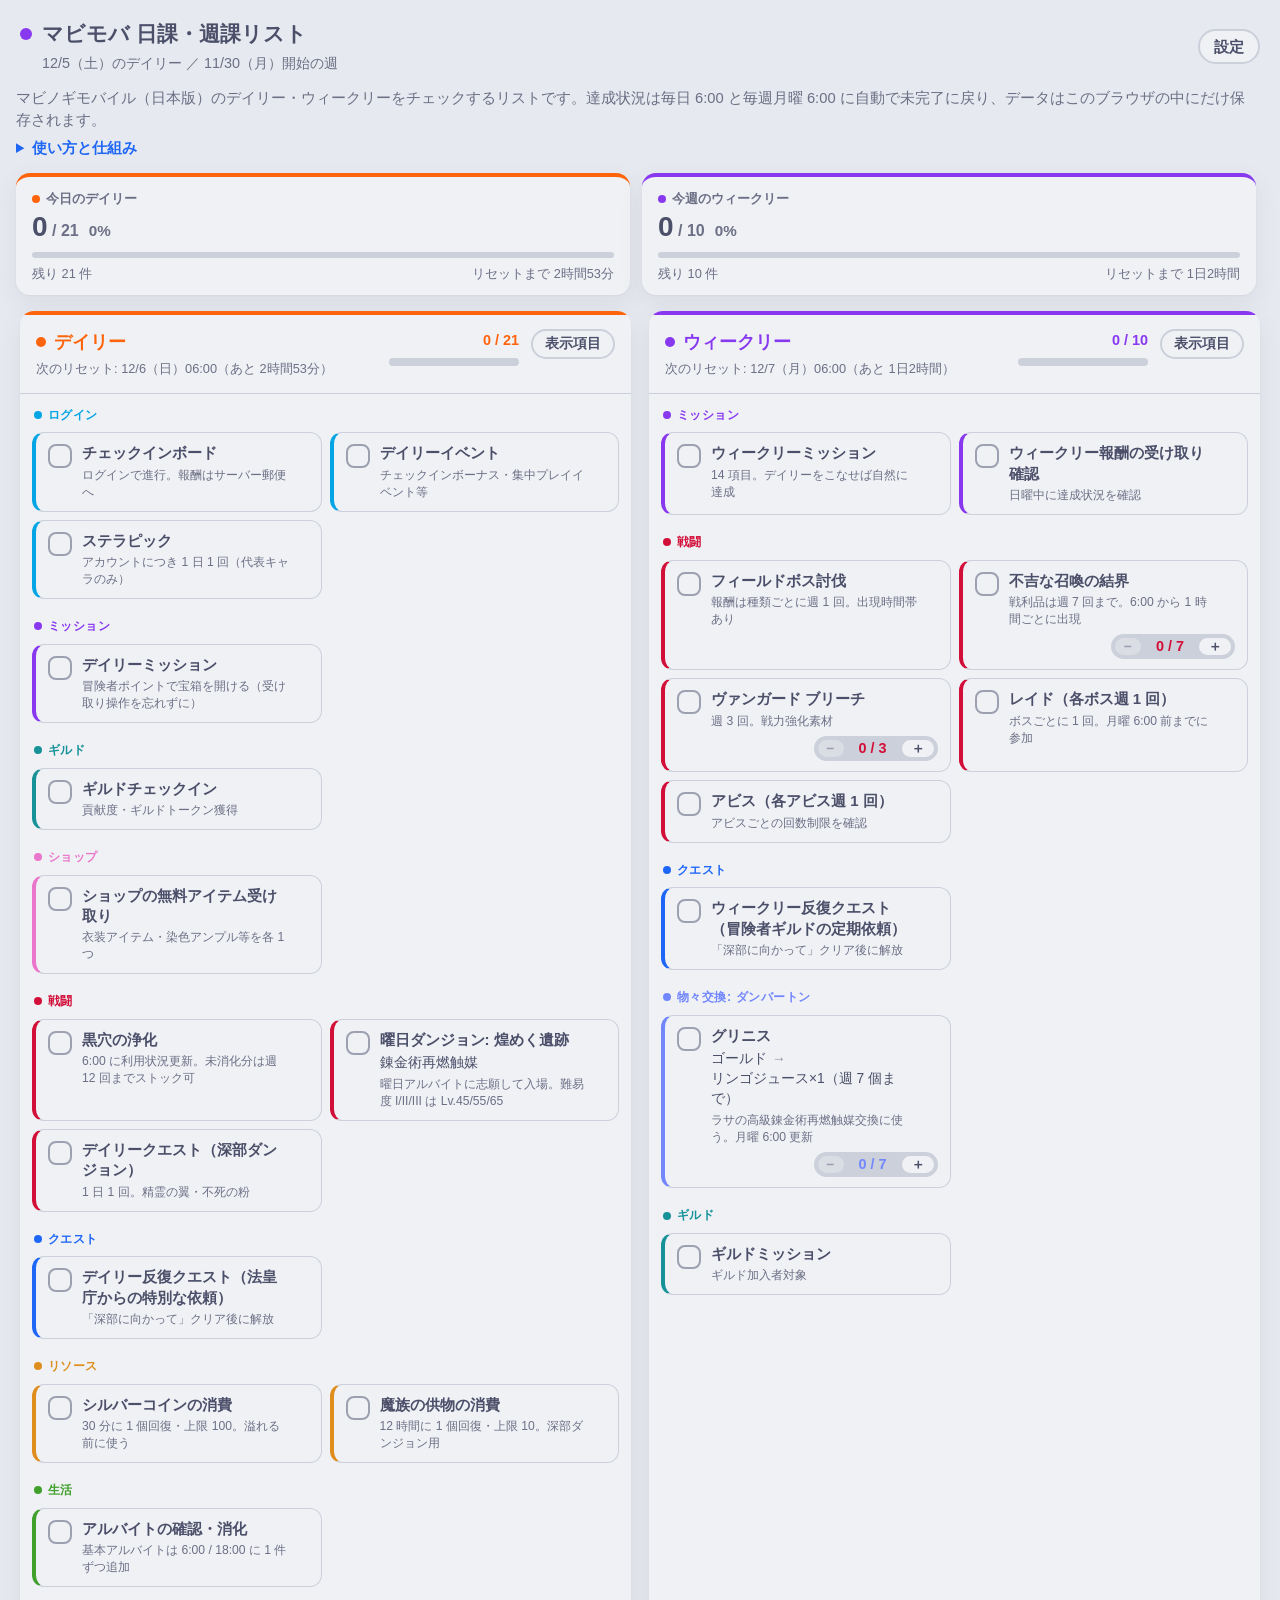
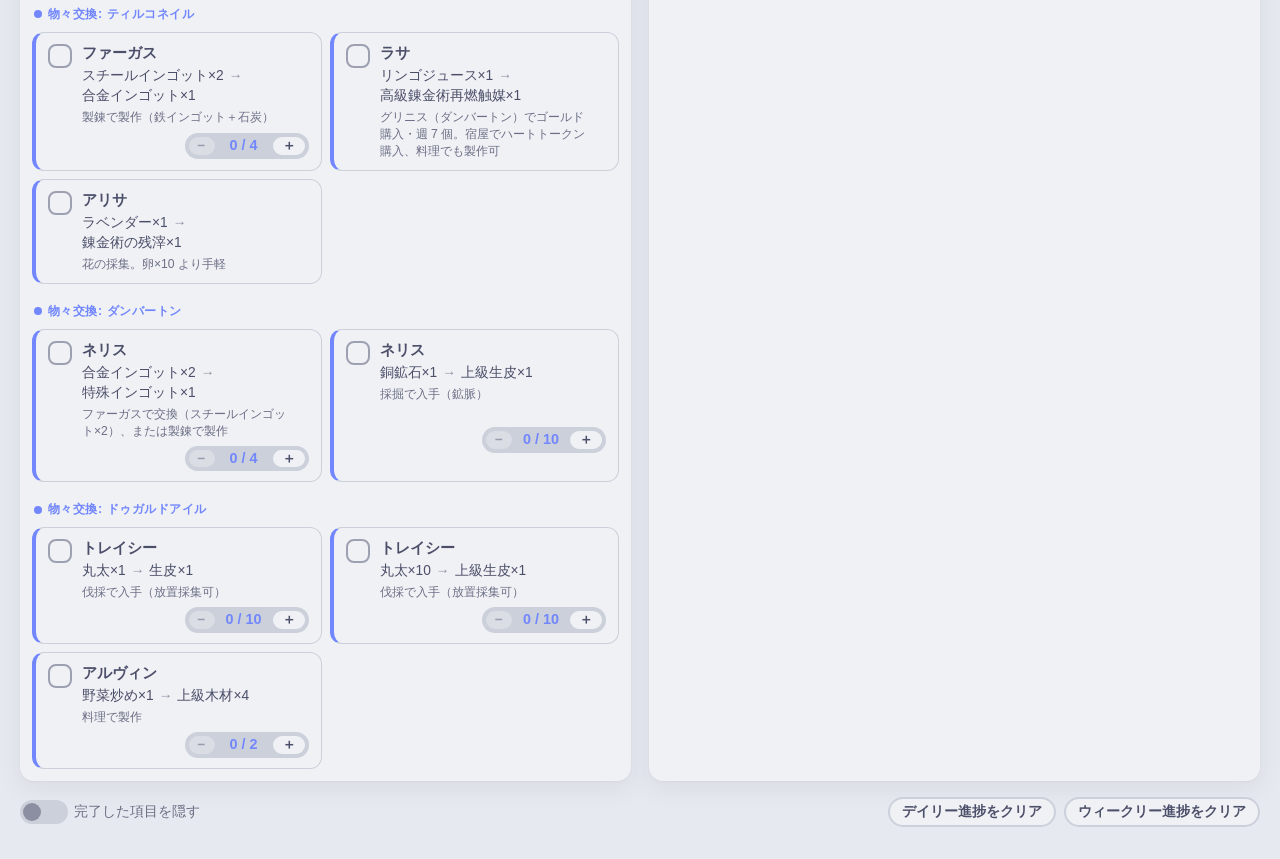
==== commit e076feca: "fix: 依頼外で追加していたフッター・noscript・「今日は対象外」チップ・.gitignore を削除" ====
--- a/index.html
+++ b/index.html
@@ -24,8 +24,9 @@
   <meta name="robots" content="index,follow">
   <meta name="theme-color" content="#eff1f5" media="(prefers-color-scheme: light)">
   <meta name="theme-color" content="#1e1e2e" media="(prefers-color-scheme: dark)">
-  <link rel="icon" href="assets/icon.svg" type="image/svg+xml">
-  <link rel="icon" href="assets/icon-192.png" type="image/png" sizes="192x192">
+  <link rel="icon" href="favicon.ico" sizes="any">
+  <link rel="icon" href="assets/favicon-32x32.png" type="image/png" sizes="32x32">
+  <link rel="icon" href="assets/favicon-16x16.png" type="image/png" sizes="16x16">
   <link rel="apple-touch-icon" href="assets/apple-touch-icon.png">
   <link rel="manifest" href="manifest.webmanifest">
   <!-- SNS 共有カード（OGP / Twitter） -->
@@ -61,7 +62,7 @@
   </script>
   <!-- Google Analytics 4: 測定 ID（G-XXXXXXXXXX）を入れると読み込む。空・ローカル・file:// では何もしない -->
   <script>
-    window.GA_MEASUREMENT_ID = "";
+    window.GA_MEASUREMENT_ID = "G-KG2CXN0STB";
     (function () {
       var id = window.GA_MEASUREMENT_ID;
       var h = location.hostname;
@@ -94,8 +95,6 @@
     </div>
   </header>
 
-  <noscript><p class="banner warn">このページの操作には JavaScript が必要です。</p></noscript>
-
   <!-- 概要（初見の人と検索エンジン向け） -->
   <section class="intro" aria-label="このツールについて">
     <p class="intro-lead">マビノギモバイル（日本版）のデイリー・ウィークリーをチェックするリストです。達成状況は毎日 6:00 と毎週月曜 6:00 に自動で未完了に戻り、データはこのブラウザの中にだけ保存されます。</p>
@@ -106,7 +105,7 @@
         <li>各列の「表示項目」で、表示する項目の選択・並べ替え・名前や回数の編集・独自項目の追加ができます。カード右上の × でも項目を外せます。</li>
         <li>物々交換はティルコネイル / ダンバートン / ドゥガルドアイル / コレンの 29 NPC・82 件を収録。曜日ダンジョンは曜日に合わせて内容が切り替わります。</li>
         <li>設定からリセット時刻の変更、配色（Catppuccin 4 フレーバー）、設定と進捗の JSON エクスポート / インポートができます。</li>
-        <li>回数や素材名は公式ガイドと攻略記事（2026 年 10 月時点）に基づきます。ゲーム内の表示と違う場合は「編集」で直してください。</li>
+        <li>回数や素材名がゲーム内の表示と違う場合は「編集」で直してください。</li>
       </ul>
     </details>
   </section>
@@ -166,10 +165,6 @@
     <button type="button" class="btn small" id="btn-reset-weekly">ウィークリー進捗をクリア</button>
   </footer>
 
-  <footer class="site-foot">
-    <a href="https://github.com/tyuukiti/mabinogi-mobile-worklist" target="_blank" rel="noopener">ソースコード（GitHub）</a>
-    <span>配色: Catppuccin ／ UI 部品: Uiverse.io</span>
-  </footer>
 
   <!-- 表示項目のカスタマイズ -->
   <dialog id="dlg-customize" class="dialog wide">
--- a/css/style.css
+++ b/css/style.css
@@ -320,7 +320,7 @@
 a { color: var(--primary); }
 button, input, select { font: inherit; color: inherit; }
 
-.app-header, .columns, .toolbar, .banner, .intro, .summary, .site-foot {
+.app-header, .columns, .toolbar, .banner, .intro, .summary {
   max-width: var(--max-w);
   margin-left: auto;
   margin-right: auto;
@@ -380,10 +380,6 @@
 .stat-fill { height: 100%; width: 0; background: var(--sec); border-radius: 999px; transition: width 0.25s; }
 .stat-foot { display: flex; justify-content: space-between; gap: 8px; flex-wrap: wrap; font-size: 0.8rem; color: var(--text-muted); }
 .stat.complete .stat-foot span:first-child { color: var(--sec); font-weight: 700; }
-
-/* ---------- footer ---------- */
-.site-foot { display: flex; gap: 14px; flex-wrap: wrap; margin-top: 22px; font-size: 0.8rem; color: var(--text-faint); }
-.site-foot a { color: var(--text-muted); }
 
 /* ---------- buttons ----------
    Uiverse.io by iZOXVL (wise-goat-75): 2px 枠のピル型。ホバーで枠と背景が少し明るくなり、中心から淡い光が広がる */
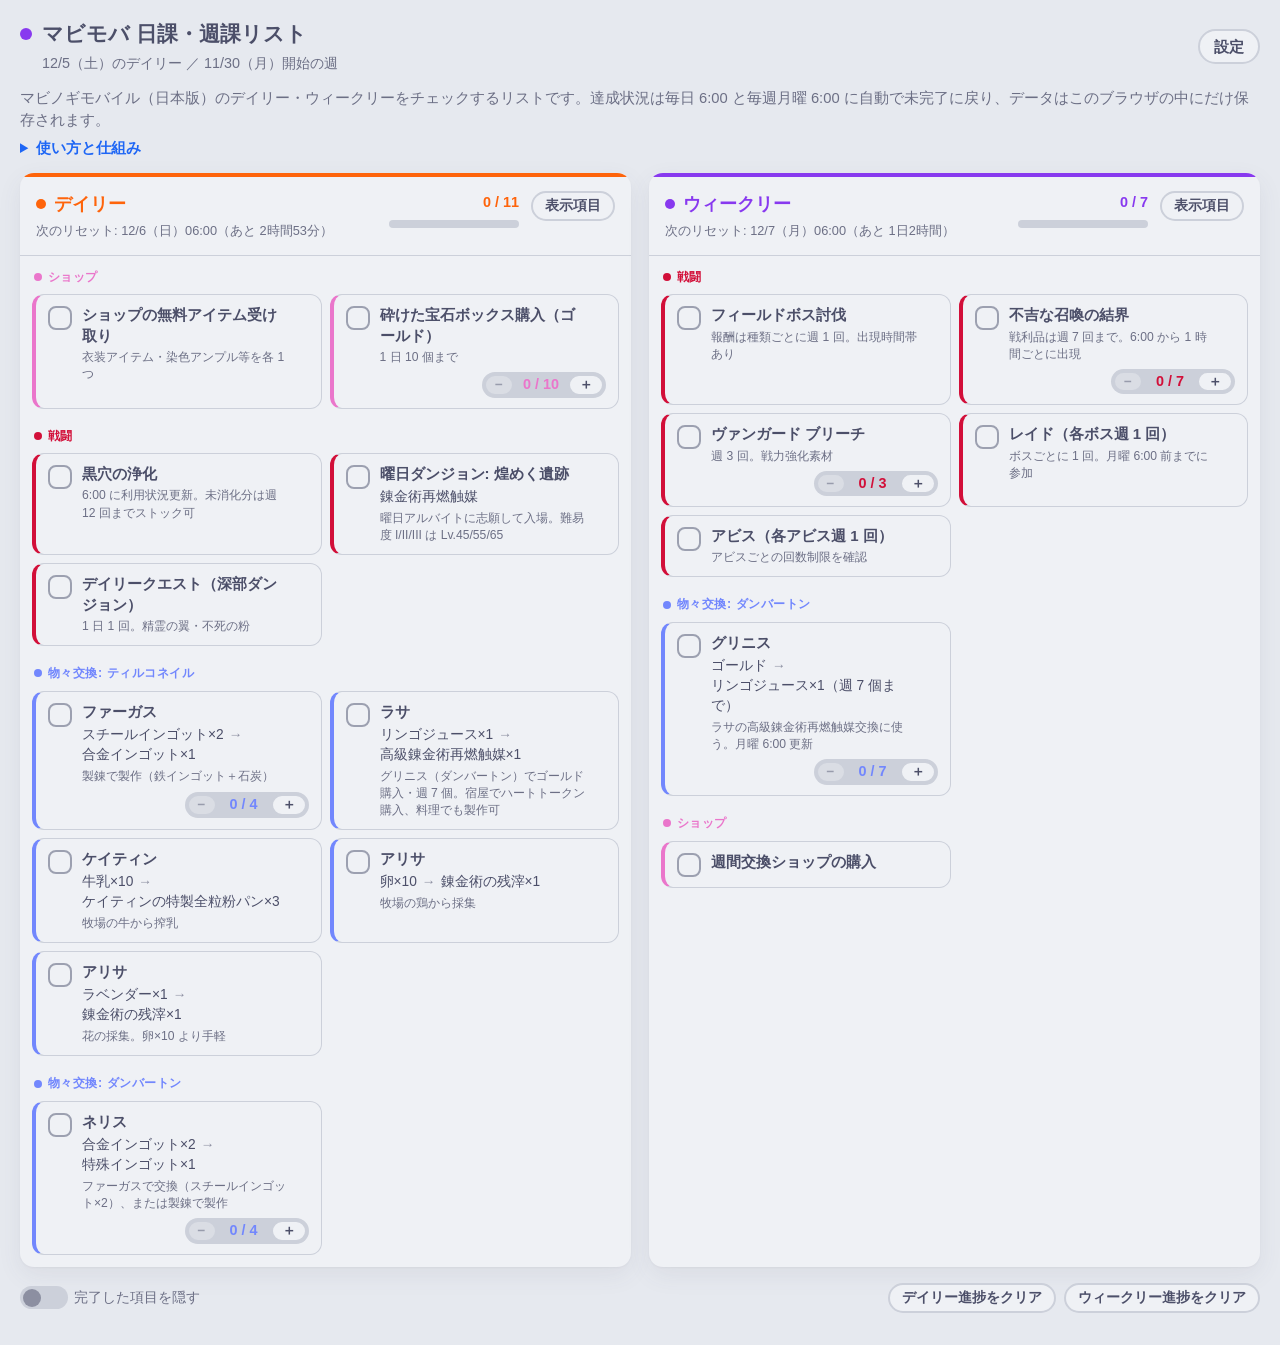
==== commit 35e6da4e: "fix: 進捗サマリーを削除、既定の表示項目と物々交換の町の並び順を変更、町名を「トゥガルドアイル」に修正 - 画面上部の「今日のデイリー」「今週のウィークリー」サマリーカードを削除（HTML / C" ====
--- a/index.html
+++ b/index.html
@@ -103,27 +103,11 @@
       <ul>
         <li>カードをクリックで完了、回数つきの項目は「−」「＋」で進めます。</li>
         <li>各列の「表示項目」で、表示する項目の選択・並べ替え・名前や回数の編集・独自項目の追加ができます。カード右上の × でも項目を外せます。</li>
-        <li>物々交換はティルコネイル / ダンバートン / ドゥガルドアイル / コレンの 29 NPC・82 件を収録。曜日ダンジョンは曜日に合わせて内容が切り替わります。</li>
+        <li>物々交換はティルコネイル / トゥガルドアイル / ダンバートン / コレンの 29 NPC・82 件を収録。曜日ダンジョンは曜日に合わせて内容が切り替わります。</li>
         <li>設定からリセット時刻の変更、配色（Catppuccin 4 フレーバー）、設定と進捗の JSON エクスポート / インポートができます。</li>
         <li>回数や素材名がゲーム内の表示と違う場合は「編集」で直してください。</li>
       </ul>
     </details>
-  </section>
-
-  <!-- 進捗サマリー -->
-  <section class="summary" aria-label="進捗サマリー">
-    <div class="stat" data-type="daily">
-      <div class="stat-label">今日のデイリー</div>
-      <div class="stat-value"><span id="sum-daily-done">0</span><span class="stat-total"> / <span id="sum-daily-total">0</span></span><span class="stat-pct" id="sum-daily-pct"></span></div>
-      <div class="stat-bar"><div class="stat-fill" id="sum-daily-fill"></div></div>
-      <div class="stat-foot"><span id="sum-daily-rest"></span><span id="sum-daily-reset"></span></div>
-    </div>
-    <div class="stat" data-type="weekly">
-      <div class="stat-label">今週のウィークリー</div>
-      <div class="stat-value"><span id="sum-weekly-done">0</span><span class="stat-total"> / <span id="sum-weekly-total">0</span></span><span class="stat-pct" id="sum-weekly-pct"></span></div>
-      <div class="stat-bar"><div class="stat-fill" id="sum-weekly-fill"></div></div>
-      <div class="stat-foot"><span id="sum-weekly-rest"></span><span id="sum-weekly-reset"></span></div>
-    </div>
   </section>
 
   <main class="columns">
--- a/css/style.css
+++ b/css/style.css
@@ -320,7 +320,7 @@
 a { color: var(--primary); }
 button, input, select { font: inherit; color: inherit; }
 
-.app-header, .columns, .toolbar, .banner, .intro, .summary {
+.app-header, .columns, .toolbar, .banner, .intro {
   max-width: var(--max-w);
   margin-left: auto;
   margin-right: auto;
@@ -347,39 +347,12 @@
 .banner.warn { background: var(--panel); border-left: 4px solid var(--warn); color: var(--text); }
 
 /* ---------- intro（概要文） ---------- */
-.intro { margin: 0 0 14px; font-size: 0.92rem; color: var(--text-muted); }
+.intro { margin-bottom: 14px; font-size: 0.92rem; color: var(--text-muted); }
 .intro-lead { margin: 0; }
 .intro-more { margin-top: 6px; }
 .intro-more summary { cursor: pointer; color: var(--primary); font-weight: 600; width: fit-content; }
 .intro-more ul { margin: 8px 0 0; padding-left: 20px; }
 .intro-more li { margin: 2px 0; }
-
-/* ---------- summary（進捗サマリー） ---------- */
-.summary {
-  display: grid;
-  grid-template-columns: repeat(auto-fit, minmax(min(100%, 280px), 1fr));
-  gap: 12px;
-  margin: 0 0 16px;
-}
-.stat {
-  --sec: var(--primary);
-  background: var(--panel);
-  border-radius: var(--radius);
-  border-top: 4px solid var(--sec);
-  box-shadow: var(--shadow);
-  padding: 12px 16px 12px;
-}
-.stat[data-type="daily"] { --sec: var(--daily); }
-.stat[data-type="weekly"] { --sec: var(--weekly); }
-.stat-label { display: flex; align-items: center; gap: 6px; font-size: 0.8rem; font-weight: 700; color: var(--text-muted); }
-.stat-label::before { content: ""; width: 8px; height: 8px; border-radius: 50%; background: var(--sec); }
-.stat-value { margin-top: 2px; font-size: 1.75rem; font-weight: 800; line-height: 1.2; font-variant-numeric: tabular-nums; color: var(--text); }
-.stat-total { font-size: 1rem; font-weight: 600; color: var(--text-muted); }
-.stat-pct { margin-left: 10px; font-size: 0.95rem; font-weight: 700; color: var(--text-muted); }
-.stat-bar { height: 6px; margin: 8px 0 6px; border-radius: 999px; background: var(--track); overflow: hidden; }
-.stat-fill { height: 100%; width: 0; background: var(--sec); border-radius: 999px; transition: width 0.25s; }
-.stat-foot { display: flex; justify-content: space-between; gap: 8px; flex-wrap: wrap; font-size: 0.8rem; color: var(--text-muted); }
-.stat.complete .stat-foot span:first-child { color: var(--sec); font-weight: 700; }
 
 /* ---------- buttons ----------
    Uiverse.io by iZOXVL (wise-goat-75): 2px 枠のピル型。ホバーで枠と背景が少し明るくなり、中心から淡い光が広がる */
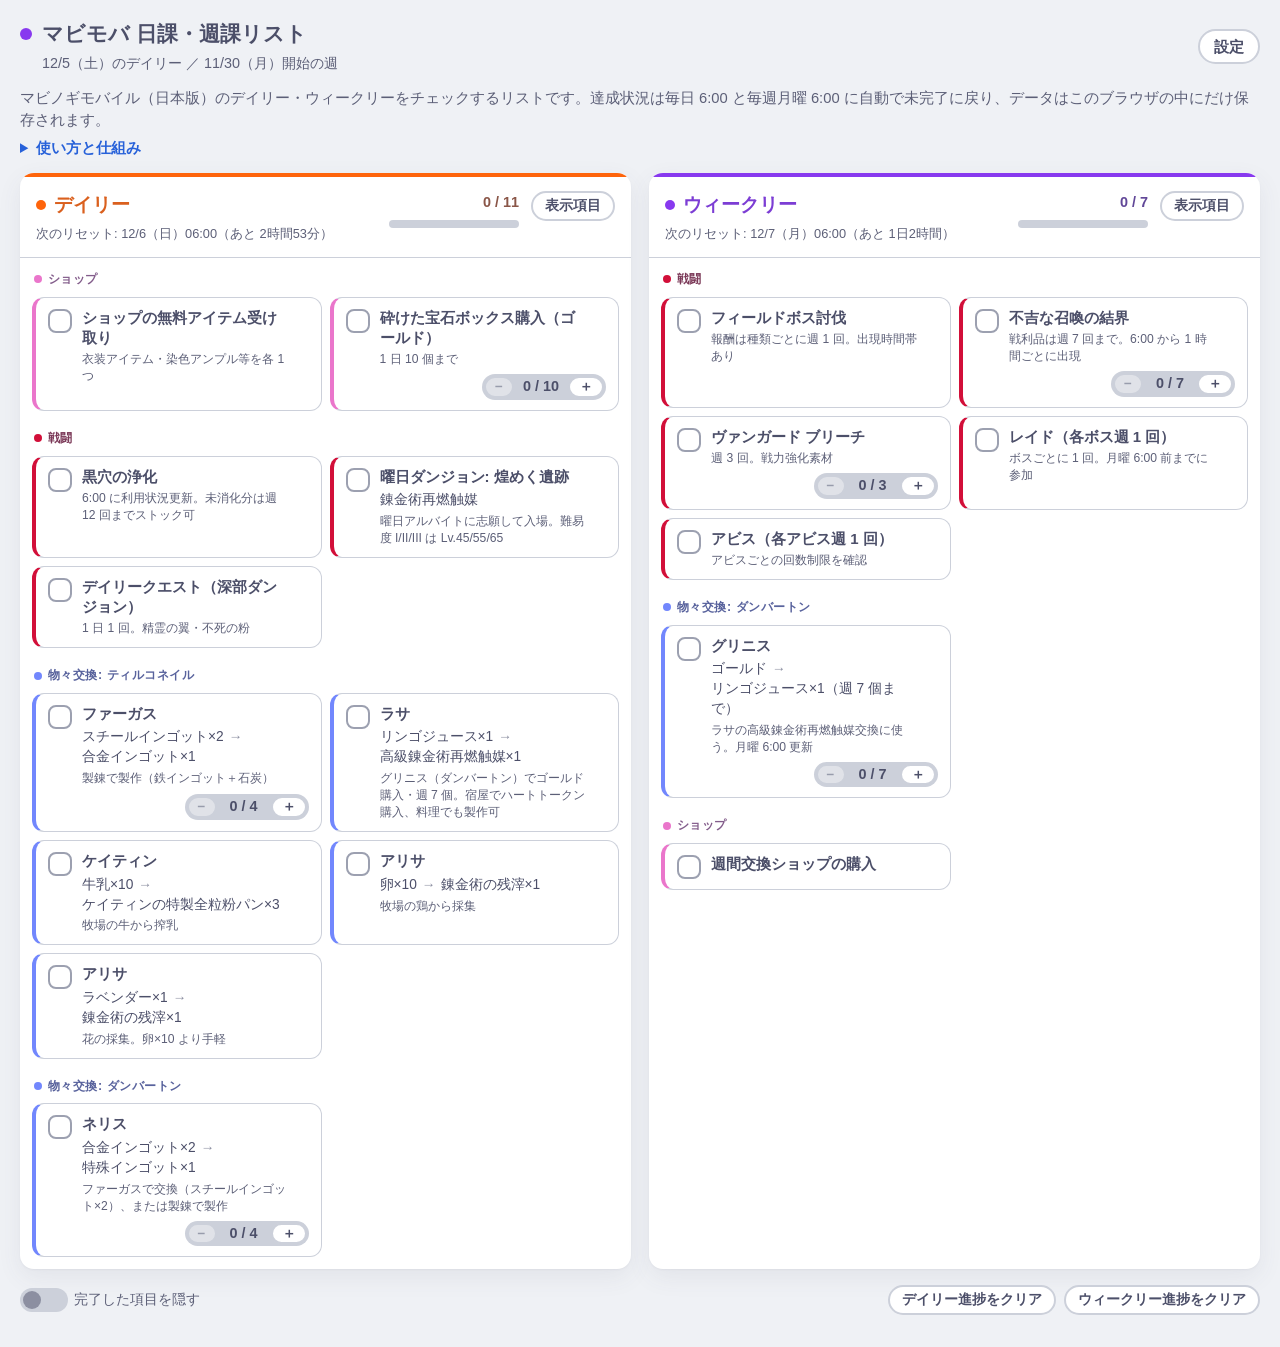
==== commit c625ecb3: "fix: OGP 画像を現行画面で撮り直し、概要文に GA 利用を明記、Latte の文字コントラストと背景を調整、完了カードをカテゴリ色で薄く塗る - assets/og-image.png を今の" ====
--- a/index.html
+++ b/index.html
@@ -22,6 +22,7 @@
   <meta name="description" content="マビノギモバイル（日本版）のデイリー・ウィークリーをブラウザでチェックできる無料ツール。毎日 6:00・月曜 6:00 に自動リセット。物々交換 82 件、曜日ダンジョン、表示項目のカスタマイズに対応。ログイン不要、データはブラウザに保存。">
   <link rel="canonical" href="https://mabimobaworklist.tyuukiti.com/">
   <meta name="robots" content="index,follow">
+  <meta name="google-site-verification" content="lI6BuKmlCjTkz-jt9MV4pf7I6gD5UrAS1mzYM55zUFA">
   <meta name="theme-color" content="#eff1f5" media="(prefers-color-scheme: light)">
   <meta name="theme-color" content="#1e1e2e" media="(prefers-color-scheme: dark)">
   <link rel="icon" href="favicon.ico" sizes="any">
@@ -105,6 +106,7 @@
         <li>各列の「表示項目」で、表示する項目の選択・並べ替え・名前や回数の編集・独自項目の追加ができます。カード右上の × でも項目を外せます。</li>
         <li>物々交換はティルコネイル / トゥガルドアイル / ダンバートン / コレンの 29 NPC・82 件を収録。曜日ダンジョンは曜日に合わせて内容が切り替わります。</li>
         <li>設定からリセット時刻の変更、配色（Catppuccin 4 フレーバー）、設定と進捗の JSON エクスポート / インポートができます。</li>
+        <li>アクセス状況の把握のため Google アナリティクスを使用しています。チェックの内容や設定は送信されません。</li>
         <li>回数や素材名がゲーム内の表示と違う場合は「編集」で直してください。</li>
       </ul>
     </details>
--- a/css/style.css
+++ b/css/style.css
@@ -41,19 +41,24 @@
   --ctp-mantle: #e6e9ef;
   --ctp-crust: #dce0e8;
   color-scheme: light;
-  --bg: var(--ctp-mantle);
-  --panel: var(--ctp-base);
-  --card: var(--ctp-base);
+  --bg: var(--ctp-base);
+  --panel: #ffffff;
+  --card: #ffffff;
   --card-border: var(--ctp-surface0);
-  --card-hover: var(--ctp-mantle);
-  --control: var(--ctp-base);
-  --control-hover: var(--ctp-crust);
+  --card-hover: var(--ctp-base);
+  --control: #ffffff;
+  --control-hover: var(--ctp-mantle);
   --border: var(--ctp-surface0);
   --track: var(--ctp-surface0);
   --check-border: var(--ctp-overlay0);
   --text: var(--ctp-text);
-  --text-muted: var(--ctp-subtext0);
+  --text-muted: var(--ctp-subtext1);
   --text-faint: var(--ctp-overlay1);
+  /* アクセント色を文字に使うときの混合率（残りは --text と混ぜる）。Latte はアクセントが淡く小さな文字で読みにくいので、暗い文字色に寄せてコントラストを確保する */
+  --accent-text-mix: 35%;
+  --accent-heading-mix: 80%;
+  /* 完了したカードの背景にカテゴリ色を混ぜる割合 */
+  --done-tint: 14%;
   --shadow: 0 1px 2px rgba(76, 79, 105, 0.05), 0 8px 24px rgba(76, 79, 105, 0.08);
   --backdrop: rgba(76, 79, 105, 0.35);
   --btn-glow: rgba(76, 79, 105, 0.14);
@@ -99,6 +104,9 @@
   --text: var(--ctp-text);
   --text-muted: var(--ctp-subtext0);
   --text-faint: var(--ctp-overlay1);
+  --accent-text-mix: 100%;
+  --accent-heading-mix: 100%;
+  --done-tint: 20%;
   --shadow: 0 1px 2px rgba(0, 0, 0, 0.25), 0 8px 24px rgba(0, 0, 0, 0.3);
   --backdrop: rgba(0, 0, 0, 0.55);
   --btn-glow: rgba(255, 255, 255, 0.22);
@@ -144,6 +152,9 @@
   --text: var(--ctp-text);
   --text-muted: var(--ctp-subtext0);
   --text-faint: var(--ctp-overlay1);
+  --accent-text-mix: 100%;
+  --accent-heading-mix: 100%;
+  --done-tint: 20%;
   --shadow: 0 1px 2px rgba(0, 0, 0, 0.25), 0 8px 24px rgba(0, 0, 0, 0.3);
   --backdrop: rgba(0, 0, 0, 0.55);
   --btn-glow: rgba(255, 255, 255, 0.22);
@@ -189,6 +200,9 @@
   --text: var(--ctp-text);
   --text-muted: var(--ctp-subtext0);
   --text-faint: var(--ctp-overlay1);
+  --accent-text-mix: 100%;
+  --accent-heading-mix: 100%;
+  --done-tint: 20%;
   --shadow: 0 1px 2px rgba(0, 0, 0, 0.25), 0 8px 24px rgba(0, 0, 0, 0.3);
   --backdrop: rgba(0, 0, 0, 0.55);
   --btn-glow: rgba(255, 255, 255, 0.22);
@@ -235,6 +249,9 @@
     --text: var(--ctp-text);
     --text-muted: var(--ctp-subtext0);
     --text-faint: var(--ctp-overlay1);
+    --accent-text-mix: 100%;
+    --accent-heading-mix: 100%;
+    --done-tint: 20%;
     --shadow: 0 1px 2px rgba(0, 0, 0, 0.25), 0 8px 24px rgba(0, 0, 0, 0.3);
     --backdrop: rgba(0, 0, 0, 0.55);
   --btn-glow: rgba(255, 255, 255, 0.22);
@@ -244,6 +261,7 @@
 /* ---- アクセント（全フレーバー共通の役割割り当て） ---- */
 :root {
   --primary: var(--ctp-blue);
+  --link: color-mix(in srgb, var(--primary) var(--accent-heading-mix), var(--text)); /* リンク・見出しなど文字に使う primary */
   --on-accent: var(--ctp-base);
   --daily: var(--ctp-peach);
   --weekly: var(--ctp-mauve);
@@ -315,9 +333,9 @@
   flex: 0 0 auto;
 }
 h2 { font-size: 1.1rem; }
-h3 { font-size: 0.9rem; margin: 18px 0 8px; color: var(--primary); }
-
-a { color: var(--primary); }
+h3 { font-size: 0.9rem; margin: 18px 0 8px; color: var(--link); }
+
+a { color: var(--link); }
 button, input, select { font: inherit; color: inherit; }
 
 .app-header, .columns, .toolbar, .banner, .intro {
@@ -350,7 +368,7 @@
 .intro { margin-bottom: 14px; font-size: 0.92rem; color: var(--text-muted); }
 .intro-lead { margin: 0; }
 .intro-more { margin-top: 6px; }
-.intro-more summary { cursor: pointer; color: var(--primary); font-weight: 600; width: fit-content; }
+.intro-more summary { cursor: pointer; color: var(--link); font-weight: 600; width: fit-content; }
 .intro-more ul { margin: 8px 0 0; padding-left: 20px; }
 .intro-more li { margin: 2px 0; }
 
@@ -439,7 +457,7 @@
   border-bottom: 1px solid var(--card-border);
 }
 .column-head > div:first-child { flex: 1 1 0; min-width: 0; }
-.column-head h2 { color: var(--sec); display: flex; align-items: center; gap: 8px; }
+.column-head h2 { font-size: 1.2rem; color: color-mix(in srgb, var(--sec) var(--accent-heading-mix), var(--text)); display: flex; align-items: center; gap: 8px; }
 .column-head h2::before {
   content: "";
   width: 10px;
@@ -450,7 +468,7 @@
 }
 .reset-info { margin: 4px 0 0; font-size: 0.8rem; color: var(--text-muted); }
 .progress-wrap { min-width: 130px; text-align: right; }
-.progress-text { font-size: 0.9rem; font-weight: 700; font-variant-numeric: tabular-nums; color: var(--sec); }
+.progress-text { font-size: 0.9rem; font-weight: 700; font-variant-numeric: tabular-nums; color: color-mix(in srgb, var(--sec) var(--accent-text-mix), var(--text)); }
 .progress-bar {
   height: 8px;
   margin-top: 6px;
@@ -483,7 +501,7 @@
   font-size: 0.78rem;
   font-weight: 700;
   letter-spacing: 0.04em;
-  color: var(--cat);
+  color: color-mix(in srgb, var(--cat) var(--accent-text-mix), var(--text));
 }
 .group-title:first-child { margin-top: 0; }
 .cat-dot {
@@ -521,8 +539,8 @@
 .task:active { transform: scale(0.995); }
 .task:focus-visible { outline: 2px solid var(--primary); outline-offset: 2px; }
 /* 完了: 色は足さず、カード全体を薄くして取り消し線 */
-.task.done { opacity: 0.55; }
-.task.done:hover { opacity: 0.8; }
+.task.done { background: color-mix(in srgb, var(--cat) var(--done-tint), var(--card)); }
+.task.done:hover { background: color-mix(in srgb, var(--cat) calc(var(--done-tint) + 6%), var(--card)); }
 .task.done .task-name { text-decoration: line-through; color: var(--text-muted); }
 
 /* チェックボックス: Uiverse.io by kyle1dev (afraid-wasp-94) を Catppuccin 色で。チェック時に線が描かれて弾む */
@@ -601,7 +619,7 @@
   font-size: 0.9rem;
 }
 .task-counter .btn { padding: 0 9px; }
-.task-counter .num { min-width: 50px; text-align: center; font-weight: 700; color: var(--cat); }
+.task-counter .num { min-width: 50px; text-align: center; font-weight: 700; color: var(--text); }
 
 .chip {
   display: inline-block;
@@ -775,7 +793,7 @@
   margin: 10px 0 2px;
   font-size: 0.76rem;
   font-weight: 700;
-  color: var(--cat);
+  color: color-mix(in srgb, var(--cat) var(--accent-text-mix), var(--text));
   letter-spacing: 0.04em;
 }
 
